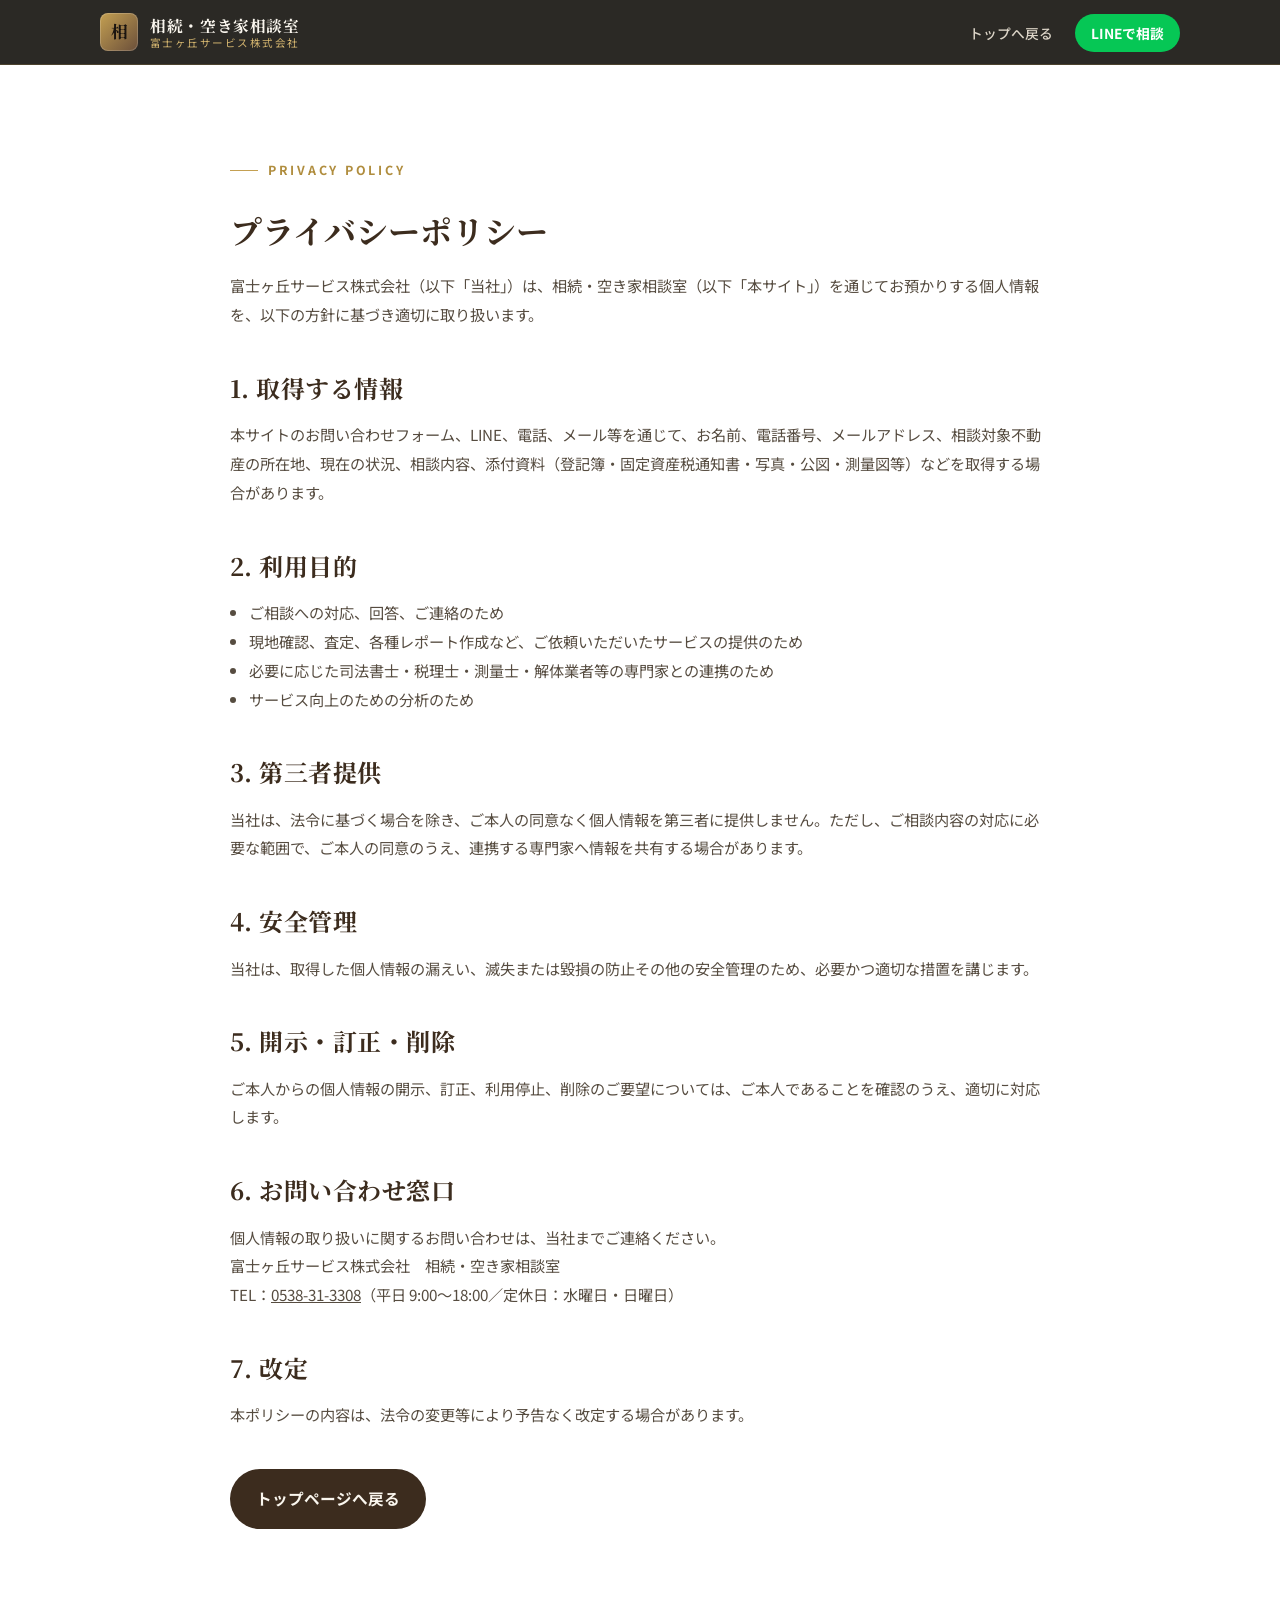
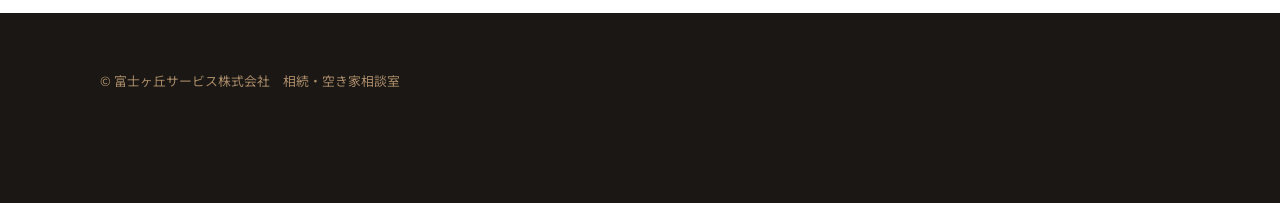
==== privacy.html @ 9060f9f0 "Add files via upload" ====
<!DOCTYPE html>
<html lang="ja">
<head>
<meta charset="UTF-8">
<meta name="viewport" content="width=device-width, initial-scale=1.0">
<title>プライバシーポリシー｜相続・空き家相談室｜富士ヶ丘サービス</title>
<meta name="description" content="富士ヶ丘サービス株式会社 相続・空き家相談室のプライバシーポリシー（個人情報の取り扱いについて）。">
<meta name="robots" content="noindex">
<link rel="preconnect" href="https://fonts.googleapis.com">
<link rel="preconnect" href="https://fonts.gstatic.com" crossorigin>
<link href="https://fonts.googleapis.com/css2?family=Noto+Sans+JP:wght@400;500;700&family=Noto+Serif+JP:wght@500;600;700&display=swap" rel="stylesheet">
<link rel="stylesheet" href="style.css">
<style>
  .legal { max-width: 820px; }
  .legal h2.h { font-size: 1.5rem; margin-top: 40px; }
  .legal h3 { font-family: var(--serif); color: var(--cha-700); margin: 26px 0 8px; font-size: 1.05rem; }
  .legal p, .legal li { color: var(--ink-soft); font-size: .95rem; }
  .legal ul { padding-left: 1.2em; margin: 8px 0; }
</style>
</head>
<body>

<header class="site-header">
  <div class="wrap nav">
    <a class="brand" href="index.html">
      <span class="brand__mark">相</span>
      <span class="brand__txt"><b>相続・空き家相談室</b><span>富士ヶ丘サービス株式会社</span></span>
    </a>
    <ul class="menu" id="menu">
      <li><a href="index.html">トップへ戻る</a></li>
      <li><a class="btn-line" href="https://line.me/R/ti/p/%40531nwfsc" target="_blank" rel="noopener">LINEで相談</a></li>
    </ul>
  </div>
</header>

<section class="sec sec--paper">
  <div class="wrap legal">
    <span class="eyebrow">PRIVACY POLICY</span>
    <h1 style="font-family:var(--serif);color:var(--cha-800);font-size:2rem;margin-bottom:10px;">プライバシーポリシー</h1>
    <p>富士ヶ丘サービス株式会社（以下「当社」）は、相続・空き家相談室（以下「本サイト」）を通じてお預かりする個人情報を、以下の方針に基づき適切に取り扱います。</p>

    <h2 class="h">1. 取得する情報</h2>
    <p>本サイトのお問い合わせフォーム、LINE、電話、メール等を通じて、お名前、電話番号、メールアドレス、相談対象不動産の所在地、現在の状況、相談内容、添付資料（登記簿・固定資産税通知書・写真・公図・測量図等）などを取得する場合があります。</p>

    <h2 class="h">2. 利用目的</h2>
    <ul>
      <li>ご相談への対応、回答、ご連絡のため</li>
      <li>現地確認、査定、各種レポート作成など、ご依頼いただいたサービスの提供のため</li>
      <li>必要に応じた司法書士・税理士・測量士・解体業者等の専門家との連携のため</li>
      <li>サービス向上のための分析のため</li>
    </ul>

    <h2 class="h">3. 第三者提供</h2>
    <p>当社は、法令に基づく場合を除き、ご本人の同意なく個人情報を第三者に提供しません。ただし、ご相談内容の対応に必要な範囲で、ご本人の同意のうえ、連携する専門家へ情報を共有する場合があります。</p>

    <h2 class="h">4. 安全管理</h2>
    <p>当社は、取得した個人情報の漏えい、滅失または毀損の防止その他の安全管理のため、必要かつ適切な措置を講じます。</p>

    <h2 class="h">5. 開示・訂正・削除</h2>
    <p>ご本人からの個人情報の開示、訂正、利用停止、削除のご要望については、ご本人であることを確認のうえ、適切に対応します。</p>

    <h2 class="h">6. お問い合わせ窓口</h2>
    <p>個人情報の取り扱いに関するお問い合わせは、当社までご連絡ください。<br>
    富士ヶ丘サービス株式会社　相続・空き家相談室<br>
    TEL：<a href="tel:0538-31-3308">0538-31-3308</a>（平日 9:00〜18:00／定休日：水曜日・日曜日）</p>

    <h2 class="h">7. 改定</h2>
    <p>本ポリシーの内容は、法令の変更等により予告なく改定する場合があります。</p>

    <p style="margin-top:40px;"><a class="btn btn--dark" href="index.html">トップページへ戻る</a></p>
  </div>
</section>

<footer class="site-footer">
  <div class="wrap">
    <div class="footer-bottom" style="border:0;padding-top:0;">
      <span>&copy; 富士ヶ丘サービス株式会社　相続・空き家相談室</span>
    </div>
  </div>
</footer>

</body>
</html>
---- style.css ----
/* ===========================================================
   富士ヶ丘サービス 相続・空き家相談室
   配色：茶・墨 × 金（重厚・和モダン・信頼感）
   既存「実家じまい・空き家相談室」とはガラッと色味を変える
   =========================================================== */

:root {
  /* 墨（ベース・濃色） */
  --sumi-900: #1a1714;
  --sumi-800: #242019;
  --sumi-700: #2e2820;
  /* 茶 */
  --cha-800: #3c2c1e;
  --cha-700: #4a3526;
  --cha-600: #6b4f3a;
  --cha-500: #8a6d4f;
  --cha-400: #a98a68;
  /* 金（アクセント） */
  --kin-600: #b08d3e;
  --kin-500: #c4a052;
  --kin-400: #d4b56f;
  --kin-100: #efe2c2;
  /* 生成り・ベージュ（明色背景） */
  --nari-50:  #faf6ee;
  --nari-100: #f4ecdd;
  --nari-200: #ece0c9;
  --nari-300: #ddcbab;
  /* 文字 */
  --ink:      #2a2520;
  --ink-soft: #564c40;
  --paper:    #ffffff;
  /* 機能色 */
  --line:     #e4d8c1;

  --serif: "Noto Serif JP", "Hiragino Mincho ProN", "Yu Mincho", serif;
  --sans:  "Noto Sans JP", "Hiragino Kaku Gothic ProN", "Yu Gothic", sans-serif;

  --maxw: 1080px;
  --radius: 14px;
  --shadow: 0 10px 40px rgba(40, 28, 16, 0.10);
  --shadow-sm: 0 4px 18px rgba(40, 28, 16, 0.08);
}

* { box-sizing: border-box; margin: 0; padding: 0; }

html { scroll-behavior: smooth; scroll-padding-top: 72px; }

body {
  font-family: var(--sans);
  color: var(--ink);
  background: var(--nari-50);
  line-height: 1.9;
  font-size: 16px;
  -webkit-font-smoothing: antialiased;
  text-rendering: optimizeLegibility;
}

img { max-width: 100%; display: block; }
a { color: inherit; }

.wrap { width: min(92%, var(--maxw)); margin-inline: auto; }
.sec { padding: 84px 0; }
.sec--tight { padding: 60px 0; }

.eyebrow {
  font-family: var(--sans);
  font-size: .78rem;
  letter-spacing: .22em;
  color: var(--kin-600);
  font-weight: 700;
  display: inline-flex;
  align-items: center;
  gap: 10px;
  margin-bottom: 18px;
}
.eyebrow::before {
  content: "";
  width: 28px; height: 1px;
  background: var(--kin-500);
}

h2.h {
  font-family: var(--serif);
  font-weight: 700;
  font-size: clamp(1.5rem, 3.4vw, 2.15rem);
  line-height: 1.55;
  color: var(--cha-800);
  letter-spacing: .02em;
  margin-bottom: 14px;
}
h3.sub {
  font-family: var(--serif);
  font-weight: 600;
  font-size: 1.18rem;
  color: var(--cha-700);
}
.lead { color: var(--ink-soft); font-size: 1.02rem; }

/* ===== ヘッダー / ナビ ===== */
.site-header {
  position: sticky; top: 0; z-index: 50;
  background: rgba(26, 23, 20, .92);
  backdrop-filter: blur(8px);
  border-bottom: 1px solid rgba(196, 160, 82, .22);
}
.nav {
  display: flex; align-items: center; justify-content: space-between;
  height: 64px; position: relative;
}
.brand { display: flex; align-items: center; gap: 12px; color: var(--nari-50); text-decoration: none; }
.brand__mark {
  width: 38px; height: 38px; border-radius: 8px;
  background: linear-gradient(135deg, var(--kin-500), var(--cha-600));
  display: grid; place-items: center;
  font-family: var(--serif); font-weight: 700; color: #1a1410; font-size: 1.05rem;
  box-shadow: inset 0 0 0 1px rgba(255,255,255,.18);
}
.brand__txt { line-height: 1.25; }
.brand__txt b { font-family: var(--serif); font-size: .98rem; font-weight: 700; letter-spacing: .04em; }
.brand__txt span { display: block; font-size: .66rem; letter-spacing: .14em; color: var(--kin-400); }

.menu { display: flex; align-items: center; gap: 22px; list-style: none; }
.menu a { color: var(--nari-100); text-decoration: none; font-size: .86rem; font-weight: 500; opacity: .88; transition: opacity .2s, color .2s; }
.menu a:hover { opacity: 1; color: var(--kin-400); }
.menu .btn-line { background: #06c755; color:#fff; padding: 9px 16px; border-radius: 999px; font-weight: 700; opacity: 1; }
.menu .btn-line:hover { color:#fff; filter: brightness(1.05); }

.nav-toggle { display: none; background: none; border: 0; cursor: pointer; padding: 8px; }
.nav-toggle span { display: block; width: 24px; height: 2px; background: var(--nari-100); margin: 5px 0; transition: .25s; }

/* ===== ファーストビュー ===== */
.hero {
  position: relative;
  background:
    radial-gradient(1200px 500px at 80% -10%, rgba(196,160,82,.18), transparent 60%),
    linear-gradient(160deg, var(--sumi-900) 0%, var(--cha-800) 70%, var(--cha-700) 100%);
  color: var(--nari-50);
  overflow: hidden;
}
.hero::after {
  content:""; position:absolute; inset:0;
  background-image:
    repeating-linear-gradient(45deg, rgba(196,160,82,.05) 0 2px, transparent 2px 22px);
  opacity:.5; pointer-events:none;
}
.hero__inner { position: relative; z-index: 2; padding: 86px 0 96px; }
.hero__area {
  display: inline-flex; align-items: center; gap: 8px;
  font-size: .78rem; letter-spacing: .12em;
  border: 1px solid rgba(212,181,111,.5); color: var(--kin-400);
  padding: 6px 14px; border-radius: 999px; margin-bottom: 26px;
}
.hero h1 {
  font-family: var(--serif);
  font-weight: 700;
  font-size: clamp(1.9rem, 5.3vw, 3.25rem);
  line-height: 1.5;
  letter-spacing: .03em;
}
.hero h1 .accent { color: var(--kin-400); }
.hero__copy { margin-top: 24px; font-size: clamp(1rem, 2.2vw, 1.18rem); color: var(--nari-200); line-height: 1.85; }
.hero__body { margin-top: 26px; max-width: 640px; color: var(--nari-300); font-size: .98rem; line-height: 2; }
.hero__assure {
  margin-top: 30px; display: inline-block;
  background: rgba(255,255,255,.06);
  border-left: 3px solid var(--kin-500);
  padding: 14px 20px; border-radius: 0 10px 10px 0;
  color: var(--nari-100); font-size: .92rem;
}

.cta-row { display: flex; flex-wrap: wrap; gap: 14px; margin-top: 36px; }
.btn {
  display: inline-flex; align-items: center; justify-content:center; gap: 10px;
  padding: 15px 26px; border-radius: 999px;
  font-weight: 700; text-decoration: none; font-size: .98rem;
  transition: transform .15s, box-shadow .2s, filter .2s; cursor: pointer; border: 0;
}
.btn:hover { transform: translateY(-2px); }
.btn--line { background: #06c755; color: #fff; box-shadow: 0 8px 24px rgba(6,199,85,.32); }
.btn--tel  { background: var(--kin-500); color: #211a10; box-shadow: 0 8px 24px rgba(196,160,82,.3); }
.btn--ghost { background: transparent; color: var(--nari-50); border: 1px solid rgba(244,236,221,.4); }
.btn--ghost:hover { border-color: var(--kin-400); color: var(--kin-400); }
.btn--gold { background: var(--kin-500); color: #211a10; box-shadow: 0 8px 24px rgba(196,160,82,.3); }
.btn--dark { background: var(--cha-800); color: var(--nari-50); }

/* ===== セクション共通の明色背景 ===== */
.sec--paper { background: var(--paper); }
.sec--nari  { background: var(--nari-100); }
.sec--sumi  { background: linear-gradient(160deg, var(--sumi-800), var(--cha-700)); color: var(--nari-100); }
.sec--sumi h2.h { color: var(--nari-50); }
.sec--sumi .lead { color: var(--nari-300); }
.sec--sumi .eyebrow { color: var(--kin-400); }

.sec-head { max-width: 760px; margin-bottom: 44px; }
.sec-head.center { margin-inline: auto; text-align: center; }
.sec-head.center .eyebrow { justify-content: center; }
.sec-head.center .eyebrow::before { display:none; }

/* ===== お悩みチェック ===== */
.worry-grid {
  display: grid; grid-template-columns: repeat(2, 1fr); gap: 12px;
}
.worry {
  background: var(--nari-50); border: 1px solid var(--line);
  border-radius: 10px; padding: 16px 18px 16px 46px; position: relative;
  font-size: .95rem; color: var(--ink-soft);
}
.worry::before {
  content: "✓"; position: absolute; left: 16px; top: 15px;
  width: 20px; height: 20px; border-radius: 50%;
  background: var(--kin-100); color: var(--cha-700);
  display: grid; place-items: center; font-size: .72rem; font-weight: 700;
}
.worry-note {
  margin-top: 30px; text-align: center; font-family: var(--serif);
  font-size: 1.05rem; color: var(--cha-700);
}

/* ===== 最初に確認（ステップカード） ===== */
.step-grid { display: grid; grid-template-columns: repeat(3, 1fr); gap: 18px; }
.step {
  background: var(--paper); border: 1px solid var(--line);
  border-radius: var(--radius); padding: 28px 24px; box-shadow: var(--shadow-sm);
  position: relative; overflow: hidden;
}
.step__no {
  font-family: var(--serif); font-size: 2.4rem; font-weight: 700;
  color: var(--kin-400); line-height: 1; opacity: .55;
}
.step h3 { font-family: var(--serif); font-size: 1.12rem; color: var(--cha-800); margin: 8px 0 10px; }
.step p { font-size: .92rem; color: var(--ink-soft); }
.step::after {
  content:""; position:absolute; top:0; left:0; width:4px; height:100%;
  background: linear-gradient(var(--kin-500), var(--cha-600));
}

/* ===== 選択肢（option） ===== */
.opt-grid { display: grid; grid-template-columns: repeat(2, 1fr); gap: 22px; }
.opt {
  background: var(--paper); border: 1px solid var(--line); border-radius: var(--radius);
  padding: 30px; box-shadow: var(--shadow-sm);
}
.opt__tag {
  display:inline-block; font-size:.74rem; letter-spacing:.1em; font-weight:700;
  color:#211a10; background: var(--kin-400); padding: 4px 12px; border-radius: 6px; margin-bottom: 14px;
}
.opt h3 { font-family: var(--serif); font-size: 1.3rem; color: var(--cha-800); margin-bottom: 16px; }
.opt h4 { font-size: .85rem; letter-spacing:.06em; color: var(--kin-600); margin: 16px 0 8px; font-weight:700; }
.opt ul { list-style: none; }
.opt li { font-size: .9rem; color: var(--ink-soft); padding-left: 18px; position: relative; margin-bottom: 6px; }
.opt li::before { content:"—"; position:absolute; left:0; color: var(--cha-400); }

/* ===== できること（タグ群） ===== */
.do-tags { display: flex; flex-wrap: wrap; gap: 10px; }
.do-tags span {
  background: rgba(255,255,255,.07); border: 1px solid rgba(212,181,111,.3);
  color: var(--nari-100); padding: 9px 16px; border-radius: 999px; font-size: .88rem;
}
.do-note {
  margin-top: 30px; font-size: .86rem; color: var(--nari-300);
  border-top: 1px solid rgba(212,181,111,.25); padding-top: 18px;
}

/* ===== 選ばれる理由 ===== */
.reason-grid { display: grid; grid-template-columns: repeat(3,1fr); gap: 18px; }
.reason {
  background: var(--paper); border:1px solid var(--line); border-radius: var(--radius);
  padding: 28px 24px; box-shadow: var(--shadow-sm);
}
.reason__ic {
  width: 46px; height: 46px; border-radius: 12px; margin-bottom: 16px;
  background: linear-gradient(135deg, var(--kin-100), var(--nari-200));
  display:grid; place-items:center; font-size: 1.3rem; color: var(--cha-700);
}
.reason h3 { font-family: var(--serif); font-size: 1.08rem; color: var(--cha-800); margin-bottom: 8px; }
.reason p { font-size: .9rem; color: var(--ink-soft); }

/* ===== 売却前チェック ===== */
.check-cols { display:grid; grid-template-columns: 1.1fr 1fr; gap: 40px; align-items:start; }
.check-list { columns: 2; column-gap: 24px; }
.check-list li {
  break-inside: avoid; list-style: none; font-size: .9rem; color: var(--nari-100);
  padding: 6px 0 6px 22px; position: relative;
}
.check-list li::before { content:"□"; position:absolute; left:0; color: var(--kin-400); }
.check-box {
  background: rgba(255,255,255,.06); border:1px solid rgba(212,181,111,.3);
  border-radius: var(--radius); padding: 28px;
}
.check-box h3 { font-family: var(--serif); color: var(--nari-50); margin-bottom: 10px; font-size: 1.1rem; }
.check-box p { color: var(--nari-300); font-size: .92rem; margin-bottom: 18px; }

/* ===== 料金表 ===== */
.price-table { width:100%; border-collapse: collapse; background: var(--paper); border-radius: var(--radius); overflow:hidden; box-shadow: var(--shadow-sm); }
.price-table th, .price-table td { padding: 15px 20px; border-bottom: 1px solid var(--line); text-align: left; font-size: .94rem; }
.price-table thead th { background: var(--cha-800); color: var(--nari-50); font-weight: 600; letter-spacing:.04em; }
.price-table td:last-child, .price-table th:last-child { text-align: right; white-space: nowrap; font-variant-numeric: tabular-nums; }
.price-table tbody tr:nth-child(even) { background: var(--nari-50); }
.price-table .free td:last-child { color: var(--cha-600); font-weight: 700; }
.price-note { margin-top: 20px; font-size: .86rem; color: var(--ink-soft); }

/* ===== 相談の流れ ===== */
.flow { counter-reset: flow; display: grid; gap: 14px; }
.flow__item {
  background: var(--paper); border:1px solid var(--line); border-radius: var(--radius);
  padding: 22px 24px 22px 74px; position: relative; box-shadow: var(--shadow-sm);
}
.flow__item::before {
  counter-increment: flow; content: counter(flow);
  position:absolute; left:22px; top:50%; transform: translateY(-50%);
  width: 36px; height: 36px; border-radius: 50%;
  background: linear-gradient(135deg, var(--kin-500), var(--cha-600));
  color:#1a1410; font-family: var(--serif); font-weight: 700;
  display:grid; place-items:center;
}
.flow__item h3 { font-family: var(--serif); font-size: 1.05rem; color: var(--cha-800); margin-bottom: 4px; }
.flow__item p { font-size: .9rem; color: var(--ink-soft); }

/* ===== FAQ ===== */
.faq { max-width: 820px; margin-inline:auto; }
.faq__item { border-bottom: 1px solid var(--line); }
.faq__q {
  width: 100%; text-align: left; background: none; border: 0; cursor: pointer;
  padding: 22px 44px 22px 36px; position: relative;
  font-family: var(--serif); font-size: 1.02rem; color: var(--cha-800); font-weight: 600;
}
.faq__q::before { content:"Q"; position:absolute; left:0; top:21px; color: var(--kin-600); font-weight:700; }
.faq__q::after {
  content:"+"; position:absolute; right:8px; top:18px; font-size:1.4rem; color: var(--cha-500);
  transition: transform .25s;
}
.faq__item.open .faq__q::after { transform: rotate(45deg); }
.faq__a { max-height: 0; overflow: hidden; transition: max-height .3s ease; }
.faq__a p { padding: 0 36px 22px; color: var(--ink-soft); font-size: .94rem; }

/* ===== 代表メッセージ ===== */
.message { display:grid; grid-template-columns: 240px 1fr; gap: 44px; align-items:center; }
.message__photo {
  aspect-ratio: 3/4; border-radius: var(--radius);
  background: linear-gradient(160deg, var(--cha-600), var(--cha-800));
  display:grid; place-items:center; color: var(--nari-200); text-align:center;
  font-size:.8rem; padding: 20px; border: 1px solid rgba(212,181,111,.3);
}
.message__body p { margin-bottom: 16px; color: var(--nari-100); }
.message__sign { font-family: var(--serif); margin-top: 22px; color: var(--kin-400); font-size: 1.05rem; }

/* ===== 磐田物語接続 / 内部リンク ===== */
.link-cards { display:grid; grid-template-columns: repeat(2,1fr); gap: 18px; }
.link-card {
  display:block; text-decoration:none; background: var(--paper); border:1px solid var(--line);
  border-radius: var(--radius); padding: 26px; box-shadow: var(--shadow-sm);
  transition: transform .15s, box-shadow .2s;
}
.link-card:hover { transform: translateY(-3px); box-shadow: var(--shadow); }
.link-card b { font-family: var(--serif); color: var(--cha-800); font-size: 1.08rem; display:block; margin-bottom: 6px; }
.link-card span { font-size: .88rem; color: var(--ink-soft); }
.link-card .arrow { color: var(--kin-600); font-weight: 700; margin-top: 12px; display:inline-block; font-size:.85rem; }

/* ===== フォーム ===== */
.form-wrap { background: var(--paper); border:1px solid var(--line); border-radius: var(--radius); padding: 36px; box-shadow: var(--shadow); max-width: 760px; margin-inline:auto; }
.field { margin-bottom: 20px; }
.field label { display:block; font-size: .88rem; font-weight: 700; color: var(--cha-700); margin-bottom: 8px; }
.field .req { color: #b23b2e; font-size: .76rem; margin-left: 6px; }
.field input, .field textarea, .field select {
  width: 100%; padding: 12px 14px; border: 1px solid var(--line); border-radius: 8px;
  font-family: inherit; font-size: .95rem; background: var(--nari-50); color: var(--ink);
}
.field input:focus, .field textarea:focus, .field select:focus { outline: 2px solid var(--kin-400); border-color: transparent; }
.checks { display:grid; grid-template-columns: repeat(2,1fr); gap: 8px; }
.checks label { display:flex; align-items:center; gap: 8px; font-weight: 400; font-size: .9rem; color: var(--ink-soft); }
.checks input { width:auto; }
.form-note { font-size: .82rem; color: var(--ink-soft); margin-top: 6px; }

/* ===== 最終CTA ===== */
.final-cta { text-align:center; }
.final-cta .meta { margin-top: 28px; font-size: .86rem; color: var(--nari-300); }

/* ===== フッター ===== */
.site-footer { background: var(--sumi-900); color: var(--nari-300); padding: 56px 0 110px; font-size: .9rem; }
.footer-grid { display:grid; grid-template-columns: 1.4fr 1fr 1fr; gap: 36px; margin-bottom: 36px; }
.footer-brand b { font-family: var(--serif); color: var(--nari-50); font-size: 1.05rem; }
.footer-brand p { margin-top: 10px; font-size: .85rem; color: var(--cha-400); line-height: 1.9; }
.site-footer h4 { color: var(--kin-400); font-size: .82rem; letter-spacing:.1em; margin-bottom: 14px; }
.site-footer ul { list-style:none; }
.site-footer li { margin-bottom: 9px; }
.site-footer a { color: var(--nari-200); text-decoration: none; opacity:.85; }
.site-footer a:hover { color: var(--kin-400); opacity:1; }
.footer-bottom { border-top: 1px solid rgba(212,181,111,.18); padding-top: 22px; font-size: .8rem; color: var(--cha-400); display:flex; justify-content:space-between; flex-wrap:wrap; gap:10px; }

/* ===== 固定フッターCTA（モバイル） ===== */
.sticky-cta {
  position: fixed; bottom: 0; left:0; right:0; z-index: 60;
  display:none; gap: 0; background: rgba(26,23,20,.96); backdrop-filter: blur(6px);
  border-top: 1px solid rgba(212,181,111,.3);
}
.sticky-cta a { flex:1; text-align:center; padding: 14px 6px; text-decoration:none; font-weight:700; font-size:.9rem; }
.sticky-cta .s-line { background:#06c755; color:#fff; }
.sticky-cta .s-tel { color: var(--kin-400); }
.sticky-cta .s-form { color: var(--nari-100); }

/* ===== レスポンシブ ===== */
@media (max-width: 860px) {
  .menu { display:none; }
  .nav-toggle { display:block; }
  .menu.open {
    display:flex; flex-direction:column; position:absolute; top:64px; left:0; right:0;
    background: var(--sumi-900); padding: 20px 24px; gap: 16px; border-bottom:1px solid rgba(212,181,111,.2);
    align-items:flex-start;
  }
  .menu.open a { font-size: 1rem; }
  .step-grid, .reason-grid { grid-template-columns: 1fr; }
  .opt-grid, .worry-grid, .link-cards { grid-template-columns: 1fr; }
  .check-cols { grid-template-columns: 1fr; gap: 24px; }
  .check-list { columns: 1; }
  .message { grid-template-columns: 1fr; text-align:center; }
  .message__photo { max-width: 220px; margin-inline:auto; }
  .footer-grid { grid-template-columns: 1fr; gap: 28px; }
  .checks { grid-template-columns: 1fr; }
  .sticky-cta { display:flex; }
  .sec { padding: 60px 0; }
  body { padding-bottom: 52px; }
}
@media (max-width: 480px) {
  .worry { font-size: .9rem; }
  .form-wrap { padding: 24px; }
  .price-table th, .price-table td { padding: 12px 12px; font-size: .86rem; }
}
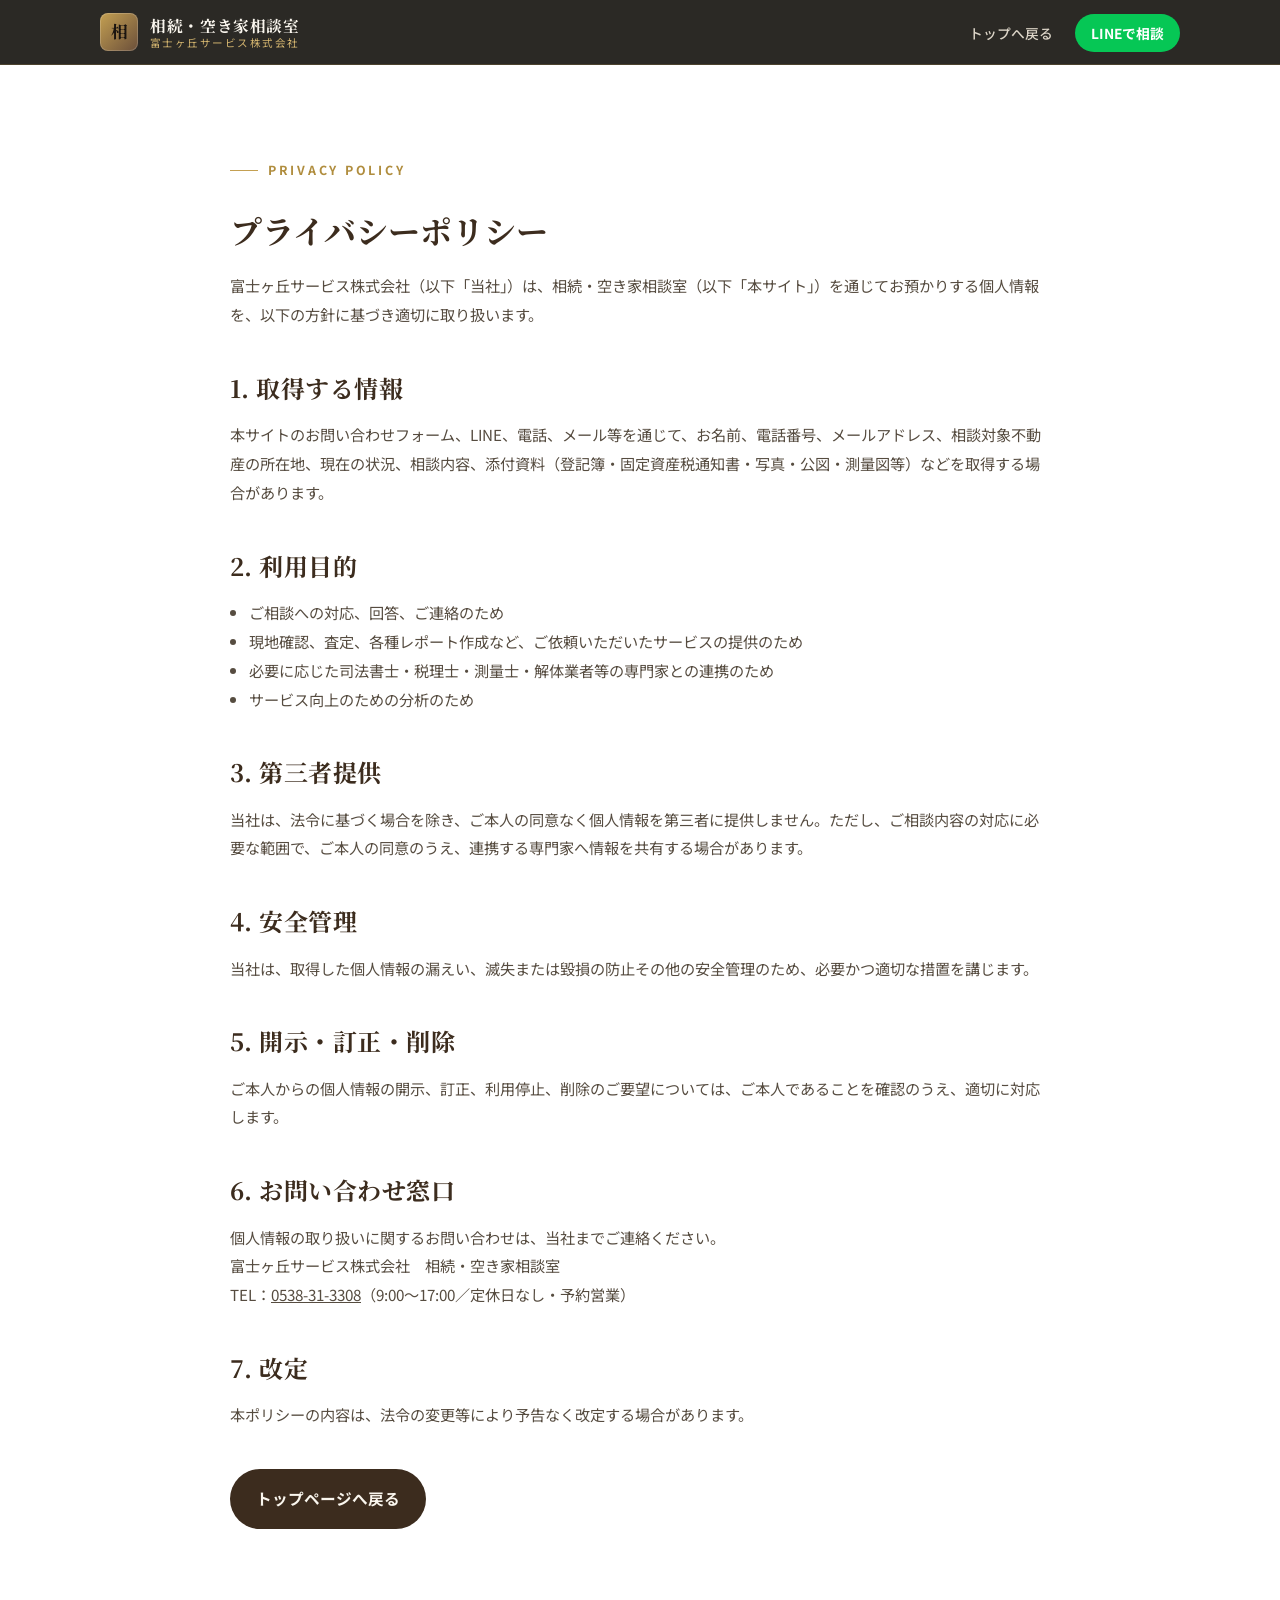
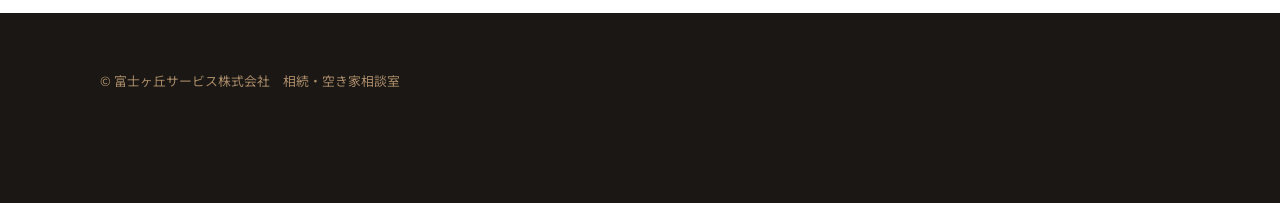
==== commit c5af76c9: "Update privacy.html" ====
--- a/privacy.html
+++ b/privacy.html
@@ -3,6 +3,11 @@
 <head>
 <meta charset="UTF-8">
 <meta name="viewport" content="width=device-width, initial-scale=1.0">
+<link rel="icon" href="favicon.ico" sizes="any">
+<link rel="icon" type="image/svg+xml" href="favicon.svg">
+<link rel="icon" type="image/png" sizes="32x32" href="icon-32.png">
+<link rel="apple-touch-icon" href="apple-touch-icon.png">
+<meta name="theme-color" content="#3c2c1e">
 <title>プライバシーポリシー｜相続・空き家相談室｜富士ヶ丘サービス</title>
 <meta name="description" content="富士ヶ丘サービス株式会社 相続・空き家相談室のプライバシーポリシー（個人情報の取り扱いについて）。">
 <meta name="robots" content="noindex">
@@ -62,7 +67,7 @@
     <h2 class="h">6. お問い合わせ窓口</h2>
     <p>個人情報の取り扱いに関するお問い合わせは、当社までご連絡ください。<br>
     富士ヶ丘サービス株式会社　相続・空き家相談室<br>
-    TEL：<a href="tel:0538-31-3308">0538-31-3308</a>（平日 9:00〜18:00／定休日：水曜日・日曜日）</p>
+    TEL：<a href="tel:0538-31-3308">0538-31-3308</a>（9:00〜17:00／定休日なし・予約営業）</p>
 
     <h2 class="h">7. 改定</h2>
     <p>本ポリシーの内容は、法令の変更等により予告なく改定する場合があります。</p>
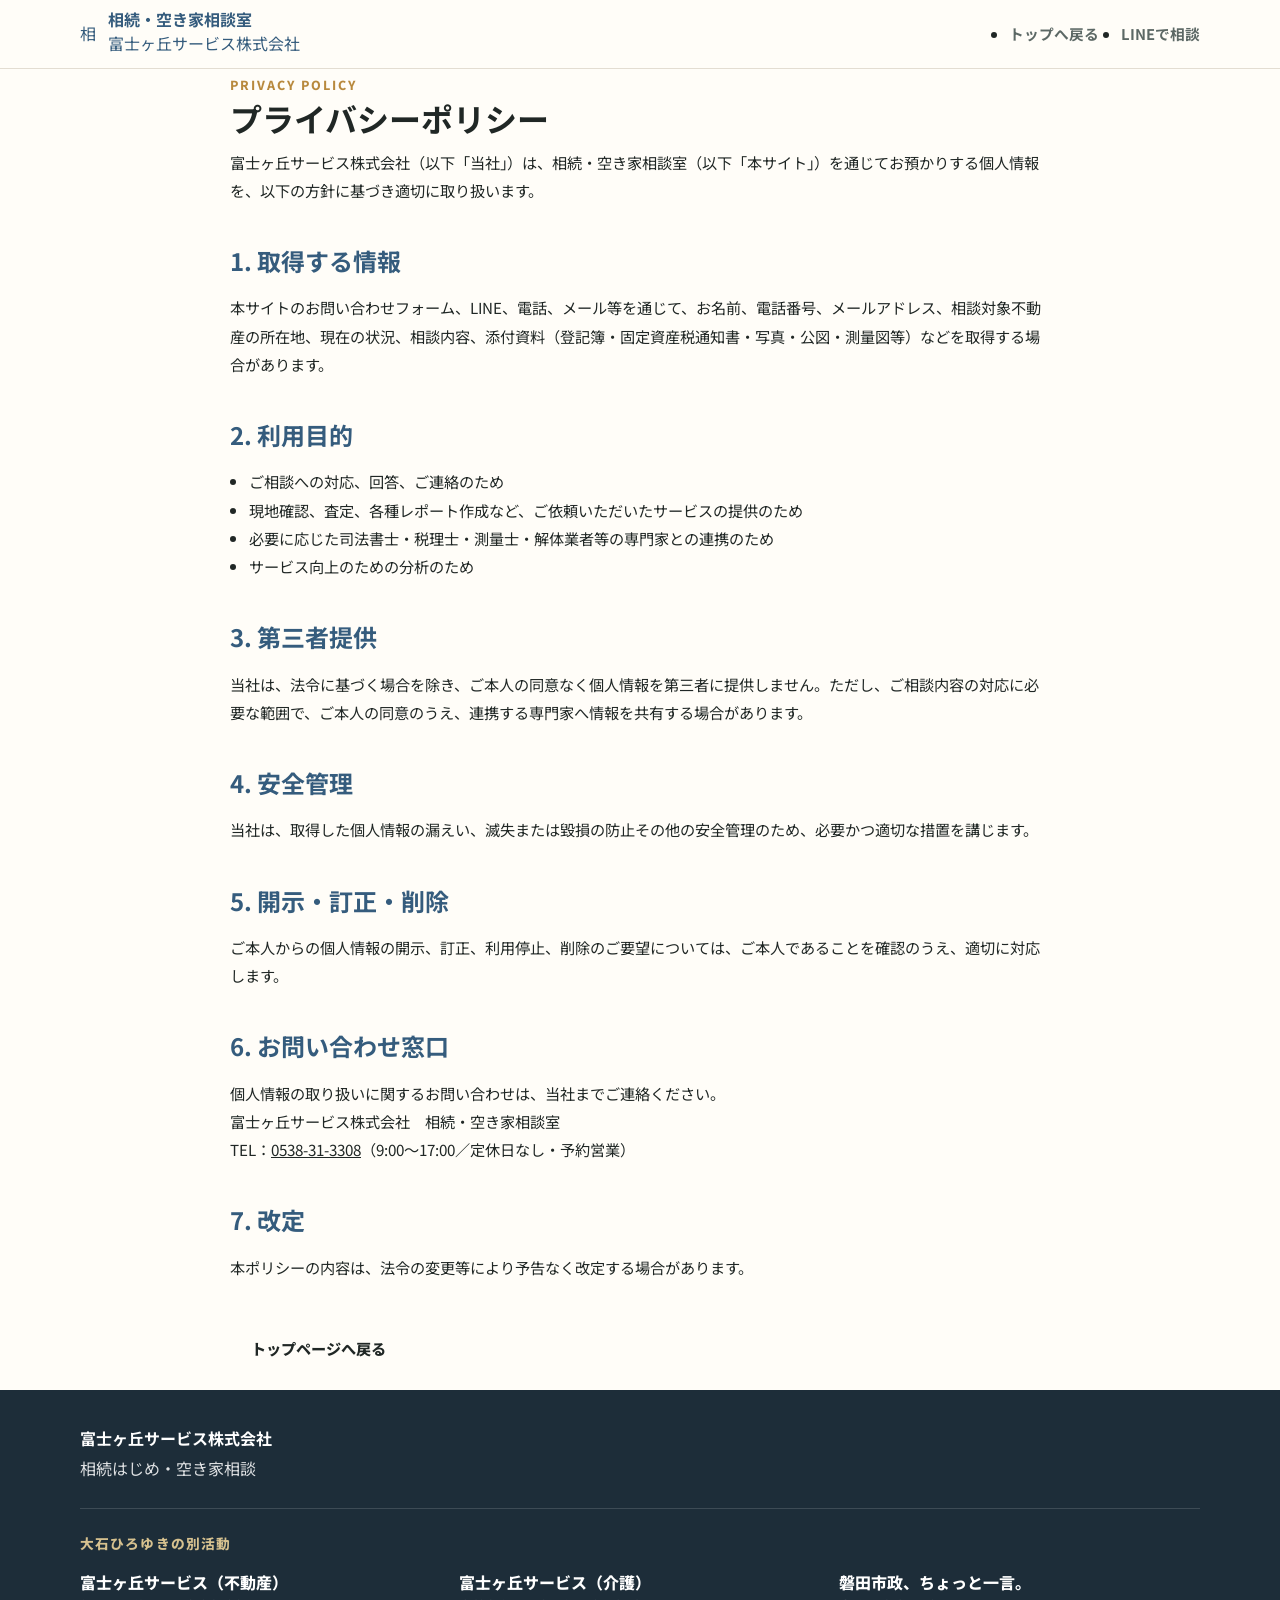
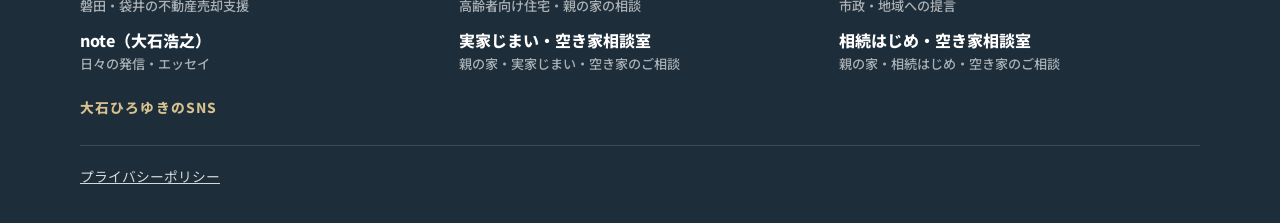
==== commit e85ee9a1: "Update consultation email and footer links" ====
--- a/privacy.html
+++ b/privacy.html
@@ -77,10 +77,21 @@
 </section>
 
 <footer class="site-footer">
-  <div class="wrap">
-    <div class="footer-bottom" style="border:0;padding-top:0;">
-      <span>&copy; 富士ヶ丘サービス株式会社　相続・空き家相談室</span>
+  <div class="wrap footer-content">
+    <div class="footer-brand"><b>富士ヶ丘サービス株式会社</b><br>相続はじめ・空き家相談</div>
+    <div class="footer-links">
+      <p class="footer-heading">大石ひろゆきの別活動</p>
+      <ul>
+        <li><a href="https://www.fujigaoka-service.co.jp/" target="_blank" rel="noopener">富士ヶ丘サービス（不動産）<span>磐田・袋井の不動産売却支援</span></a></li>
+        <li><a href="https://www.fujigaoka-service.info/" target="_blank" rel="noopener">富士ヶ丘サービス（介護）<span>高齢者向け住宅・親の家の相談</span></a></li>
+        <li><a href="https://hiroyukio0122.wixsite.com/for202904" target="_blank" rel="noopener">磐田市政、ちょっと一言。<span>市政・地域への提言</span></a></li>
+        <li><a href="https://note.com/fujigaoka_oishi" target="_blank" rel="noopener">note（大石浩之）<span>日々の発信・エッセイ</span></a></li>
+        <li><a href="https://iwata-monogatari.github.io/fujigaoka-jikka-soudan/">実家じまい・空き家相談室<span>親の家・実家じまい・空き家のご相談</span></a></li>
+        <li><a href="https://iwata-monogatari.github.io/fujigaoka-souzoku-soudan/">相続はじめ・空き家相談室<span>親の家・相続はじめ・空き家のご相談</span></a></li>
+      </ul>
+      <p class="footer-heading footer-sns-heading">大石ひろゆきのSNS</p>
     </div>
+    <div class="footer-bottom"><a href="privacy.html">プライバシーポリシー</a></div>
   </div>
 </footer>
 
--- a/style.css
+++ b/style.css
@@ -1,427 +1,110 @@
-/* ===========================================================
-   富士ヶ丘サービス 相続・空き家相談室
-   配色：茶・墨 × 金（重厚・和モダン・信頼感）
-   既存「実家じまい・空き家相談室」とはガラッと色味を変える
-   =========================================================== */
-
 :root {
-  /* 墨（ベース・濃色） */
-  --sumi-900: #1a1714;
-  --sumi-800: #242019;
-  --sumi-700: #2e2820;
-  /* 茶 */
-  --cha-800: #3c2c1e;
-  --cha-700: #4a3526;
-  --cha-600: #6b4f3a;
-  --cha-500: #8a6d4f;
-  --cha-400: #a98a68;
-  /* 金（アクセント） */
-  --kin-600: #b08d3e;
-  --kin-500: #c4a052;
-  --kin-400: #d4b56f;
-  --kin-100: #efe2c2;
-  /* 生成り・ベージュ（明色背景） */
-  --nari-50:  #faf6ee;
-  --nari-100: #f4ecdd;
-  --nari-200: #ece0c9;
-  --nari-300: #ddcbab;
-  /* 文字 */
-  --ink:      #2a2520;
-  --ink-soft: #564c40;
-  --paper:    #ffffff;
-  /* 機能色 */
-  --line:     #e4d8c1;
-
-  --serif: "Noto Serif JP", "Hiragino Mincho ProN", "Yu Mincho", serif;
-  --sans:  "Noto Sans JP", "Hiragino Kaku Gothic ProN", "Yu Gothic", sans-serif;
-
-  --maxw: 1080px;
-  --radius: 14px;
-  --shadow: 0 10px 40px rgba(40, 28, 16, 0.10);
-  --shadow-sm: 0 4px 18px rgba(40, 28, 16, 0.08);
+  --ink: #202725;
+  --muted: #5c6865;
+  --paper: #fffdf8;
+  --surface: #ffffff;
+  --line: #e3ddd2;
+  --soft: #eef3f6;
+  --green: #355c7d;
+  --green-2: #7392a8;
+  --blue: #355c7d;
+  --gold: #b8893d;
+  --terracotta: #39594f;
+  --shadow: 0 18px 50px rgba(32, 39, 37, .12);
+  --radius: 8px;
+  --maxw: 1120px;
 }
-
-* { box-sizing: border-box; margin: 0; padding: 0; }
-
-html { scroll-behavior: smooth; scroll-padding-top: 72px; }
-
-body {
-  font-family: var(--sans);
-  color: var(--ink);
-  background: var(--nari-50);
-  line-height: 1.9;
-  font-size: 16px;
-  -webkit-font-smoothing: antialiased;
-  text-rendering: optimizeLegibility;
+* { box-sizing: border-box; }
+html { scroll-behavior: smooth; scroll-padding-top: 76px; }
+body { margin: 0; font-family: "Noto Sans JP", "Hiragino Kaku Gothic ProN", "Yu Gothic", Meiryo, sans-serif; color: var(--ink); background: var(--paper); line-height: 1.85; }
+img { display: block; max-width: 100%; height: auto; }
+a { color: inherit; }
+.wrap { width: min(92%, var(--maxw)); margin-inline: auto; }
+.site-header { position: sticky; top: 0; z-index: 20; background: rgba(255, 253, 248, .92); backdrop-filter: blur(10px); border-bottom: 1px solid var(--line); }
+.nav { min-height: 68px; display: flex; align-items: center; justify-content: space-between; gap: 24px; }
+.brand { display: flex; align-items: center; gap: 12px; text-decoration: none; color: var(--green); }
+.brand-mark { width: 38px; height: 38px; border-radius: 8px; display: grid; place-items: center; color: #fff; background: var(--green); font-weight: 800; }
+.brand b { display: block; font-size: 1rem; line-height: 1.2; }
+.brand small { display: block; font-size: .72rem; color: var(--muted); }
+.menu { display: flex; align-items: center; gap: 22px; font-size: .92rem; font-weight: 700; }
+.menu a { text-decoration: none; color: var(--muted); }
+.menu a:hover { color: var(--green); }
+.menu-cta { padding: 9px 16px; border-radius: 999px; background: var(--green); color: #fff !important; }
+.nav-toggle { display: none; border: 0; background: transparent; padding: 8px; }
+.nav-toggle span { display: block; width: 24px; height: 2px; margin: 5px 0; background: var(--green); }
+.hero { padding: 72px 0 58px; background: linear-gradient(180deg, #f3f7fa, #fffdf8); }
+.hero-grid { display: grid; grid-template-columns: minmax(0, 1.05fr) minmax(330px, .95fr); gap: 48px; align-items: center; }
+.kicker, .eyebrow { margin: 0 0 14px; color: var(--gold); font-size: .78rem; font-weight: 800; letter-spacing: .16em; text-transform: uppercase; }
+h1, h2, h3, p { margin-top: 0; }
+h1 { margin-bottom: 22px; font-size: clamp(2rem, 5vw, 3.9rem); line-height: 1.22; letter-spacing: 0; color: var(--green); }
+h1 span { color: var(--terracotta); }
+h2 { margin-bottom: 16px; font-size: clamp(1.55rem, 3.4vw, 2.45rem); line-height: 1.4; color: var(--green); letter-spacing: 0; }
+h3 { margin-bottom: 8px; font-size: 1.16rem; line-height: 1.45; }
+.lead { font-size: 1.08rem; color: var(--muted); max-width: 42em; }
+.hero-actions, .contact-card { display: flex; flex-wrap: wrap; gap: 12px; margin-top: 28px; }
+.btn { display: inline-flex; align-items: center; justify-content: center; min-height: 48px; padding: 12px 20px; border-radius: 999px; text-decoration: none; font-weight: 800; border: 1px solid transparent; }
+.btn-primary { background: #06c755; color: #fff; }
+.btn-secondary { background: var(--gold); color: #211a10; }
+.btn-quiet { background: transparent; color: var(--green); border-color: var(--green-2); }
+.btn-quiet.light { color: #fff; border-color: rgba(255,255,255,.55); }
+.hero-photo, .photo-grid figure { margin: 0; }
+.hero-photo { border-radius: var(--radius); overflow: hidden; box-shadow: var(--shadow); background: var(--surface); }
+.hero-photo img { width: 100%; aspect-ratio: 4 / 5; object-fit: cover; }
+figcaption { padding: 12px 14px; color: var(--muted); font-size: .86rem; background: var(--surface); }
+.section { padding: 78px 0; }
+.section-soft { background: var(--soft); }
+.section-head { max-width: 760px; margin-bottom: 34px; }
+.section-head.center { text-align: center; margin-inline: auto; }
+.compare-grid { display: grid; grid-template-columns: repeat(2, 1fr); gap: 22px; }
+.compare-card, .step { background: var(--surface); border: 1px solid var(--line); border-radius: var(--radius); padding: 26px; box-shadow: 0 8px 24px rgba(32,39,37,.06); }
+.compare-card.is-active { border-color: rgba(53,92,125,.5); box-shadow: var(--shadow); }
+.compare-card ul { padding-left: 1.2em; color: var(--muted); }
+.compare-card a { display: inline-flex; margin-top: 8px; font-weight: 800; color: var(--blue); }
+.badge { display: inline-flex; margin-bottom: 14px; padding: 4px 10px; border-radius: 999px; background: rgba(57,89,79,.12); color: #39594f; font-size: .78rem; font-weight: 800; }
+.badge-blue { background: rgba(53,92,125,.12); color: var(--blue); }
+.step-grid { display: grid; grid-template-columns: repeat(3, 1fr); gap: 18px; }
+.step b { display: block; color: var(--gold); font-size: .86rem; letter-spacing: .12em; margin-bottom: 12px; }
+.step p, .photo-grid p, .profile p, .contact-grid p { color: var(--muted); }
+.photo-band { background: #f9fbf8; }
+.photo-grid { display: grid; grid-template-columns: .95fr 1.05fr; gap: 44px; align-items: center; }
+.photo-grid img { width: 100%; aspect-ratio: 16 / 11; object-fit: cover; border-radius: var(--radius) var(--radius) 0 0; }
+.check-list { display: flex; flex-wrap: wrap; gap: 10px; margin-top: 22px; }
+.check-list span { padding: 8px 12px; border-radius: 999px; background: #fff; border: 1px solid var(--line); color: var(--green); font-weight: 800; font-size: .9rem; }
+.profile { display: grid; grid-template-columns: 240px 1fr; gap: 34px; align-items: center; max-width: 860px; }
+.profile img { width: 240px; aspect-ratio: 1; object-fit: cover; border-radius: 8px; box-shadow: var(--shadow); filter: grayscale(100%); }
+.profile-note { padding: 12px 16px; background: var(--soft); border-left: 4px solid var(--green); }
+.section-dark { background: var(--green); color: #fff; }
+.section-dark h2, .section-dark .eyebrow { color: #fff; }
+.section-dark p { color: rgba(255,255,255,.82); }
+.contact-grid { display: grid; grid-template-columns: 1fr .75fr; gap: 36px; align-items: center; }
+.contact-card { margin-top: 0; padding: 28px; border-radius: var(--radius); background: rgba(255,255,255,.1); border: 1px solid rgba(255,255,255,.2); }
+.contact-card .btn { width: 100%; }
+.site-footer { padding: 34px 0; background: #1d2d39; color: rgba(255,255,255,.8); }
+.footer-content { display: grid; gap: 24px; }
+.footer-brand { color: rgba(255,255,255,.86); }
+.footer-brand b { color: #fff; }
+.footer-links { border-top: 1px solid rgba(255,255,255,.14); padding-top: 22px; }
+.footer-heading { margin: 0 0 14px; color: #d6c18f; font-size: .86rem; font-weight: 800; letter-spacing: .08em; }
+.footer-links ul { display: grid; grid-template-columns: repeat(3, minmax(0, 1fr)); gap: 12px 18px; margin: 0; padding: 0; list-style: none; }
+.footer-links a { display: block; color: #fff; text-decoration: none; font-weight: 800; line-height: 1.5; }
+.footer-links a span { display: block; margin-top: 2px; color: rgba(255,255,255,.62); font-size: .82rem; font-weight: 500; }
+.footer-links a:hover { color: #f5df9e; }
+.footer-sns-heading { margin-top: 22px; margin-bottom: 0; }
+.footer-bottom { border-top: 1px solid rgba(255,255,255,.14); padding-top: 18px; color: rgba(255,255,255,.62); font-size: .86rem; }
+.footer-bottom a { color: rgba(255,255,255,.82); }
+@media (max-width: 860px) {
+  .nav { min-height: 62px; }
+  .nav-toggle { display: block; }
+  .menu { display: none; position: absolute; inset: 62px 4% auto 4%; padding: 16px; background: #fff; border: 1px solid var(--line); border-radius: var(--radius); box-shadow: var(--shadow); flex-direction: column; align-items: stretch; }
+  .menu.open { display: flex; }
+  .hero { padding-top: 46px; }
+  .hero-grid, .compare-grid, .step-grid, .photo-grid, .profile, .contact-grid { grid-template-columns: 1fr; }
+  .footer-links ul { grid-template-columns: 1fr; }
+  .hero-photo img { aspect-ratio: 16 / 11; }
+  .profile img { width: min(240px, 70vw); }
 }
-
-img { max-width: 100%; display: block; }
-a { color: inherit; }
-
-.wrap { width: min(92%, var(--maxw)); margin-inline: auto; }
-.sec { padding: 84px 0; }
-.sec--tight { padding: 60px 0; }
-
-.eyebrow {
-  font-family: var(--sans);
-  font-size: .78rem;
-  letter-spacing: .22em;
-  color: var(--kin-600);
-  font-weight: 700;
-  display: inline-flex;
-  align-items: center;
-  gap: 10px;
-  margin-bottom: 18px;
+@media (max-width: 520px) {
+  .section { padding: 58px 0; }
+  .compare-card, .step, .contact-card { padding: 20px; }
+  .btn { width: 100%; }
 }
-.eyebrow::before {
-  content: "";
-  width: 28px; height: 1px;
-  background: var(--kin-500);
-}
-
-h2.h {
-  font-family: var(--serif);
-  font-weight: 700;
-  font-size: clamp(1.5rem, 3.4vw, 2.15rem);
-  line-height: 1.55;
-  color: var(--cha-800);
-  letter-spacing: .02em;
-  margin-bottom: 14px;
-}
-h3.sub {
-  font-family: var(--serif);
-  font-weight: 600;
-  font-size: 1.18rem;
-  color: var(--cha-700);
-}
-.lead { color: var(--ink-soft); font-size: 1.02rem; }
-
-/* ===== ヘッダー / ナビ ===== */
-.site-header {
-  position: sticky; top: 0; z-index: 50;
-  background: rgba(26, 23, 20, .92);
-  backdrop-filter: blur(8px);
-  border-bottom: 1px solid rgba(196, 160, 82, .22);
-}
-.nav {
-  display: flex; align-items: center; justify-content: space-between;
-  height: 64px; position: relative;
-}
-.brand { display: flex; align-items: center; gap: 12px; color: var(--nari-50); text-decoration: none; }
-.brand__mark {
-  width: 38px; height: 38px; border-radius: 8px;
-  background: linear-gradient(135deg, var(--kin-500), var(--cha-600));
-  display: grid; place-items: center;
-  font-family: var(--serif); font-weight: 700; color: #1a1410; font-size: 1.05rem;
-  box-shadow: inset 0 0 0 1px rgba(255,255,255,.18);
-}
-.brand__txt { line-height: 1.25; }
-.brand__txt b { font-family: var(--serif); font-size: .98rem; font-weight: 700; letter-spacing: .04em; }
-.brand__txt span { display: block; font-size: .66rem; letter-spacing: .14em; color: var(--kin-400); }
-
-.menu { display: flex; align-items: center; gap: 22px; list-style: none; }
-.menu a { color: var(--nari-100); text-decoration: none; font-size: .86rem; font-weight: 500; opacity: .88; transition: opacity .2s, color .2s; }
-.menu a:hover { opacity: 1; color: var(--kin-400); }
-.menu .btn-line { background: #06c755; color:#fff; padding: 9px 16px; border-radius: 999px; font-weight: 700; opacity: 1; }
-.menu .btn-line:hover { color:#fff; filter: brightness(1.05); }
-
-.nav-toggle { display: none; background: none; border: 0; cursor: pointer; padding: 8px; }
-.nav-toggle span { display: block; width: 24px; height: 2px; background: var(--nari-100); margin: 5px 0; transition: .25s; }
-
-/* ===== ファーストビュー ===== */
-.hero {
-  position: relative;
-  background:
-    radial-gradient(1200px 500px at 80% -10%, rgba(196,160,82,.18), transparent 60%),
-    linear-gradient(160deg, var(--sumi-900) 0%, var(--cha-800) 70%, var(--cha-700) 100%);
-  color: var(--nari-50);
-  overflow: hidden;
-}
-.hero::after {
-  content:""; position:absolute; inset:0;
-  background-image:
-    repeating-linear-gradient(45deg, rgba(196,160,82,.05) 0 2px, transparent 2px 22px);
-  opacity:.5; pointer-events:none;
-}
-.hero__inner { position: relative; z-index: 2; padding: 86px 0 96px; }
-.hero__area {
-  display: inline-flex; align-items: center; gap: 8px;
-  font-size: .78rem; letter-spacing: .12em;
-  border: 1px solid rgba(212,181,111,.5); color: var(--kin-400);
-  padding: 6px 14px; border-radius: 999px; margin-bottom: 26px;
-}
-.hero h1 {
-  font-family: var(--serif);
-  font-weight: 700;
-  font-size: clamp(1.9rem, 5.3vw, 3.25rem);
-  line-height: 1.5;
-  letter-spacing: .03em;
-}
-.hero h1 .accent { color: var(--kin-400); }
-.hero__copy { margin-top: 24px; font-size: clamp(1rem, 2.2vw, 1.18rem); color: var(--nari-200); line-height: 1.85; }
-.hero__body { margin-top: 26px; max-width: 640px; color: var(--nari-300); font-size: .98rem; line-height: 2; }
-.hero__assure {
-  margin-top: 30px; display: inline-block;
-  background: rgba(255,255,255,.06);
-  border-left: 3px solid var(--kin-500);
-  padding: 14px 20px; border-radius: 0 10px 10px 0;
-  color: var(--nari-100); font-size: .92rem;
-}
-
-.cta-row { display: flex; flex-wrap: wrap; gap: 14px; margin-top: 36px; }
-.btn {
-  display: inline-flex; align-items: center; justify-content:center; gap: 10px;
-  padding: 15px 26px; border-radius: 999px;
-  font-weight: 700; text-decoration: none; font-size: .98rem;
-  transition: transform .15s, box-shadow .2s, filter .2s; cursor: pointer; border: 0;
-}
-.btn:hover { transform: translateY(-2px); }
-.btn--line { background: #06c755; color: #fff; box-shadow: 0 8px 24px rgba(6,199,85,.32); }
-.btn--tel  { background: var(--kin-500); color: #211a10; box-shadow: 0 8px 24px rgba(196,160,82,.3); }
-.btn--ghost { background: transparent; color: var(--nari-50); border: 1px solid rgba(244,236,221,.4); }
-.btn--ghost:hover { border-color: var(--kin-400); color: var(--kin-400); }
-.btn--gold { background: var(--kin-500); color: #211a10; box-shadow: 0 8px 24px rgba(196,160,82,.3); }
-.btn--dark { background: var(--cha-800); color: var(--nari-50); }
-
-/* ===== セクション共通の明色背景 ===== */
-.sec--paper { background: var(--paper); }
-.sec--nari  { background: var(--nari-100); }
-.sec--sumi  { background: linear-gradient(160deg, var(--sumi-800), var(--cha-700)); color: var(--nari-100); }
-.sec--sumi h2.h { color: var(--nari-50); }
-.sec--sumi .lead { color: var(--nari-300); }
-.sec--sumi .eyebrow { color: var(--kin-400); }
-
-.sec-head { max-width: 760px; margin-bottom: 44px; }
-.sec-head.center { margin-inline: auto; text-align: center; }
-.sec-head.center .eyebrow { justify-content: center; }
-.sec-head.center .eyebrow::before { display:none; }
-
-/* ===== お悩みチェック ===== */
-.worry-grid {
-  display: grid; grid-template-columns: repeat(2, 1fr); gap: 12px;
-}
-.worry {
-  background: var(--nari-50); border: 1px solid var(--line);
-  border-radius: 10px; padding: 16px 18px 16px 46px; position: relative;
-  font-size: .95rem; color: var(--ink-soft);
-}
-.worry::before {
-  content: "✓"; position: absolute; left: 16px; top: 15px;
-  width: 20px; height: 20px; border-radius: 50%;
-  background: var(--kin-100); color: var(--cha-700);
-  display: grid; place-items: center; font-size: .72rem; font-weight: 700;
-}
-.worry-note {
-  margin-top: 30px; text-align: center; font-family: var(--serif);
-  font-size: 1.05rem; color: var(--cha-700);
-}
-
-/* ===== 最初に確認（ステップカード） ===== */
-.step-grid { display: grid; grid-template-columns: repeat(3, 1fr); gap: 18px; }
-.step {
-  background: var(--paper); border: 1px solid var(--line);
-  border-radius: var(--radius); padding: 28px 24px; box-shadow: var(--shadow-sm);
-  position: relative; overflow: hidden;
-}
-.step__no {
-  font-family: var(--serif); font-size: 2.4rem; font-weight: 700;
-  color: var(--kin-400); line-height: 1; opacity: .55;
-}
-.step h3 { font-family: var(--serif); font-size: 1.12rem; color: var(--cha-800); margin: 8px 0 10px; }
-.step p { font-size: .92rem; color: var(--ink-soft); }
-.step::after {
-  content:""; position:absolute; top:0; left:0; width:4px; height:100%;
-  background: linear-gradient(var(--kin-500), var(--cha-600));
-}
-
-/* ===== 選択肢（option） ===== */
-.opt-grid { display: grid; grid-template-columns: repeat(2, 1fr); gap: 22px; }
-.opt {
-  background: var(--paper); border: 1px solid var(--line); border-radius: var(--radius);
-  padding: 30px; box-shadow: var(--shadow-sm);
-}
-.opt__tag {
-  display:inline-block; font-size:.74rem; letter-spacing:.1em; font-weight:700;
-  color:#211a10; background: var(--kin-400); padding: 4px 12px; border-radius: 6px; margin-bottom: 14px;
-}
-.opt h3 { font-family: var(--serif); font-size: 1.3rem; color: var(--cha-800); margin-bottom: 16px; }
-.opt h4 { font-size: .85rem; letter-spacing:.06em; color: var(--kin-600); margin: 16px 0 8px; font-weight:700; }
-.opt ul { list-style: none; }
-.opt li { font-size: .9rem; color: var(--ink-soft); padding-left: 18px; position: relative; margin-bottom: 6px; }
-.opt li::before { content:"—"; position:absolute; left:0; color: var(--cha-400); }
-
-/* ===== できること（タグ群） ===== */
-.do-tags { display: flex; flex-wrap: wrap; gap: 10px; }
-.do-tags span {
-  background: rgba(255,255,255,.07); border: 1px solid rgba(212,181,111,.3);
-  color: var(--nari-100); padding: 9px 16px; border-radius: 999px; font-size: .88rem;
-}
-.do-note {
-  margin-top: 30px; font-size: .86rem; color: var(--nari-300);
-  border-top: 1px solid rgba(212,181,111,.25); padding-top: 18px;
-}
-
-/* ===== 選ばれる理由 ===== */
-.reason-grid { display: grid; grid-template-columns: repeat(3,1fr); gap: 18px; }
-.reason {
-  background: var(--paper); border:1px solid var(--line); border-radius: var(--radius);
-  padding: 28px 24px; box-shadow: var(--shadow-sm);
-}
-.reason__ic {
-  width: 46px; height: 46px; border-radius: 12px; margin-bottom: 16px;
-  background: linear-gradient(135deg, var(--kin-100), var(--nari-200));
-  display:grid; place-items:center; font-size: 1.3rem; color: var(--cha-700);
-}
-.reason h3 { font-family: var(--serif); font-size: 1.08rem; color: var(--cha-800); margin-bottom: 8px; }
-.reason p { font-size: .9rem; color: var(--ink-soft); }
-
-/* ===== 売却前チェック ===== */
-.check-cols { display:grid; grid-template-columns: 1.1fr 1fr; gap: 40px; align-items:start; }
-.check-list { columns: 2; column-gap: 24px; }
-.check-list li {
-  break-inside: avoid; list-style: none; font-size: .9rem; color: var(--nari-100);
-  padding: 6px 0 6px 22px; position: relative;
-}
-.check-list li::before { content:"□"; position:absolute; left:0; color: var(--kin-400); }
-.check-box {
-  background: rgba(255,255,255,.06); border:1px solid rgba(212,181,111,.3);
-  border-radius: var(--radius); padding: 28px;
-}
-.check-box h3 { font-family: var(--serif); color: var(--nari-50); margin-bottom: 10px; font-size: 1.1rem; }
-.check-box p { color: var(--nari-300); font-size: .92rem; margin-bottom: 18px; }
-
-/* ===== 料金表 ===== */
-.price-table { width:100%; border-collapse: collapse; background: var(--paper); border-radius: var(--radius); overflow:hidden; box-shadow: var(--shadow-sm); }
-.price-table th, .price-table td { padding: 15px 20px; border-bottom: 1px solid var(--line); text-align: left; font-size: .94rem; }
-.price-table thead th { background: var(--cha-800); color: var(--nari-50); font-weight: 600; letter-spacing:.04em; }
-.price-table td:last-child, .price-table th:last-child { text-align: right; white-space: nowrap; font-variant-numeric: tabular-nums; }
-.price-table tbody tr:nth-child(even) { background: var(--nari-50); }
-.price-table .free td:last-child { color: var(--cha-600); font-weight: 700; }
-.price-note { margin-top: 20px; font-size: .86rem; color: var(--ink-soft); }
-
-/* ===== 相談の流れ ===== */
-.flow { counter-reset: flow; display: grid; gap: 14px; }
-.flow__item {
-  background: var(--paper); border:1px solid var(--line); border-radius: var(--radius);
-  padding: 22px 24px 22px 74px; position: relative; box-shadow: var(--shadow-sm);
-}
-.flow__item::before {
-  counter-increment: flow; content: counter(flow);
-  position:absolute; left:22px; top:50%; transform: translateY(-50%);
-  width: 36px; height: 36px; border-radius: 50%;
-  background: linear-gradient(135deg, var(--kin-500), var(--cha-600));
-  color:#1a1410; font-family: var(--serif); font-weight: 700;
-  display:grid; place-items:center;
-}
-.flow__item h3 { font-family: var(--serif); font-size: 1.05rem; color: var(--cha-800); margin-bottom: 4px; }
-.flow__item p { font-size: .9rem; color: var(--ink-soft); }
-
-/* ===== FAQ ===== */
-.faq { max-width: 820px; margin-inline:auto; }
-.faq__item { border-bottom: 1px solid var(--line); }
-.faq__q {
-  width: 100%; text-align: left; background: none; border: 0; cursor: pointer;
-  padding: 22px 44px 22px 36px; position: relative;
-  font-family: var(--serif); font-size: 1.02rem; color: var(--cha-800); font-weight: 600;
-}
-.faq__q::before { content:"Q"; position:absolute; left:0; top:21px; color: var(--kin-600); font-weight:700; }
-.faq__q::after {
-  content:"+"; position:absolute; right:8px; top:18px; font-size:1.4rem; color: var(--cha-500);
-  transition: transform .25s;
-}
-.faq__item.open .faq__q::after { transform: rotate(45deg); }
-.faq__a { max-height: 0; overflow: hidden; transition: max-height .3s ease; }
-.faq__a p { padding: 0 36px 22px; color: var(--ink-soft); font-size: .94rem; }
-
-/* ===== 代表メッセージ ===== */
-.message { display:grid; grid-template-columns: 240px 1fr; gap: 44px; align-items:center; }
-.message__photo {
-  aspect-ratio: 3/4; border-radius: var(--radius);
-  background: linear-gradient(160deg, var(--cha-600), var(--cha-800));
-  display:grid; place-items:center; color: var(--nari-200); text-align:center;
-  font-size:.8rem; padding: 20px; border: 1px solid rgba(212,181,111,.3);
-}
-.message__body p { margin-bottom: 16px; color: var(--nari-100); }
-.message__sign { font-family: var(--serif); margin-top: 22px; color: var(--kin-400); font-size: 1.05rem; }
-
-/* ===== 磐田物語接続 / 内部リンク ===== */
-.link-cards { display:grid; grid-template-columns: repeat(2,1fr); gap: 18px; }
-.link-card {
-  display:block; text-decoration:none; background: var(--paper); border:1px solid var(--line);
-  border-radius: var(--radius); padding: 26px; box-shadow: var(--shadow-sm);
-  transition: transform .15s, box-shadow .2s;
-}
-.link-card:hover { transform: translateY(-3px); box-shadow: var(--shadow); }
-.link-card b { font-family: var(--serif); color: var(--cha-800); font-size: 1.08rem; display:block; margin-bottom: 6px; }
-.link-card span { font-size: .88rem; color: var(--ink-soft); }
-.link-card .arrow { color: var(--kin-600); font-weight: 700; margin-top: 12px; display:inline-block; font-size:.85rem; }
-
-/* ===== フォーム ===== */
-.form-wrap { background: var(--paper); border:1px solid var(--line); border-radius: var(--radius); padding: 36px; box-shadow: var(--shadow); max-width: 760px; margin-inline:auto; }
-.field { margin-bottom: 20px; }
-.field label { display:block; font-size: .88rem; font-weight: 700; color: var(--cha-700); margin-bottom: 8px; }
-.field .req { color: #b23b2e; font-size: .76rem; margin-left: 6px; }
-.field input, .field textarea, .field select {
-  width: 100%; padding: 12px 14px; border: 1px solid var(--line); border-radius: 8px;
-  font-family: inherit; font-size: .95rem; background: var(--nari-50); color: var(--ink);
-}
-.field input:focus, .field textarea:focus, .field select:focus { outline: 2px solid var(--kin-400); border-color: transparent; }
-.checks { display:grid; grid-template-columns: repeat(2,1fr); gap: 8px; }
-.checks label { display:flex; align-items:center; gap: 8px; font-weight: 400; font-size: .9rem; color: var(--ink-soft); }
-.checks input { width:auto; }
-.form-note { font-size: .82rem; color: var(--ink-soft); margin-top: 6px; }
-
-/* ===== 最終CTA ===== */
-.final-cta { text-align:center; }
-.final-cta .meta { margin-top: 28px; font-size: .86rem; color: var(--nari-300); }
-
-/* ===== フッター ===== */
-.site-footer { background: var(--sumi-900); color: var(--nari-300); padding: 56px 0 110px; font-size: .9rem; }
-.footer-grid { display:grid; grid-template-columns: 1.4fr 1fr 1fr; gap: 36px; margin-bottom: 36px; }
-.footer-brand b { font-family: var(--serif); color: var(--nari-50); font-size: 1.05rem; }
-.footer-brand p { margin-top: 10px; font-size: .85rem; color: var(--cha-400); line-height: 1.9; }
-.site-footer h4 { color: var(--kin-400); font-size: .82rem; letter-spacing:.1em; margin-bottom: 14px; }
-.site-footer ul { list-style:none; }
-.site-footer li { margin-bottom: 9px; }
-.site-footer a { color: var(--nari-200); text-decoration: none; opacity:.85; }
-.site-footer a:hover { color: var(--kin-400); opacity:1; }
-.footer-bottom { border-top: 1px solid rgba(212,181,111,.18); padding-top: 22px; font-size: .8rem; color: var(--cha-400); display:flex; justify-content:space-between; flex-wrap:wrap; gap:10px; }
-
-/* ===== 固定フッターCTA（モバイル） ===== */
-.sticky-cta {
-  position: fixed; bottom: 0; left:0; right:0; z-index: 60;
-  display:none; gap: 0; background: rgba(26,23,20,.96); backdrop-filter: blur(6px);
-  border-top: 1px solid rgba(212,181,111,.3);
-}
-.sticky-cta a { flex:1; text-align:center; padding: 14px 6px; text-decoration:none; font-weight:700; font-size:.9rem; }
-.sticky-cta .s-line { background:#06c755; color:#fff; }
-.sticky-cta .s-tel { color: var(--kin-400); }
-.sticky-cta .s-form { color: var(--nari-100); }
-
-/* ===== レスポンシブ ===== */
-@media (max-width: 860px) {
-  .menu { display:none; }
-  .nav-toggle { display:block; }
-  .menu.open {
-    display:flex; flex-direction:column; position:absolute; top:64px; left:0; right:0;
-    background: var(--sumi-900); padding: 20px 24px; gap: 16px; border-bottom:1px solid rgba(212,181,111,.2);
-    align-items:flex-start;
-  }
-  .menu.open a { font-size: 1rem; }
-  .step-grid, .reason-grid { grid-template-columns: 1fr; }
-  .opt-grid, .worry-grid, .link-cards { grid-template-columns: 1fr; }
-  .check-cols { grid-template-columns: 1fr; gap: 24px; }
-  .check-list { columns: 1; }
-  .message { grid-template-columns: 1fr; text-align:center; }
-  .message__photo { max-width: 220px; margin-inline:auto; }
-  .footer-grid { grid-template-columns: 1fr; gap: 28px; }
-  .checks { grid-template-columns: 1fr; }
-  .sticky-cta { display:flex; }
-  .sec { padding: 60px 0; }
-  body { padding-bottom: 52px; }
-}
-@media (max-width: 480px) {
-  .worry { font-size: .9rem; }
-  .form-wrap { padding: 24px; }
-  .price-table th, .price-table td { padding: 12px 12px; font-size: .86rem; }
-}
